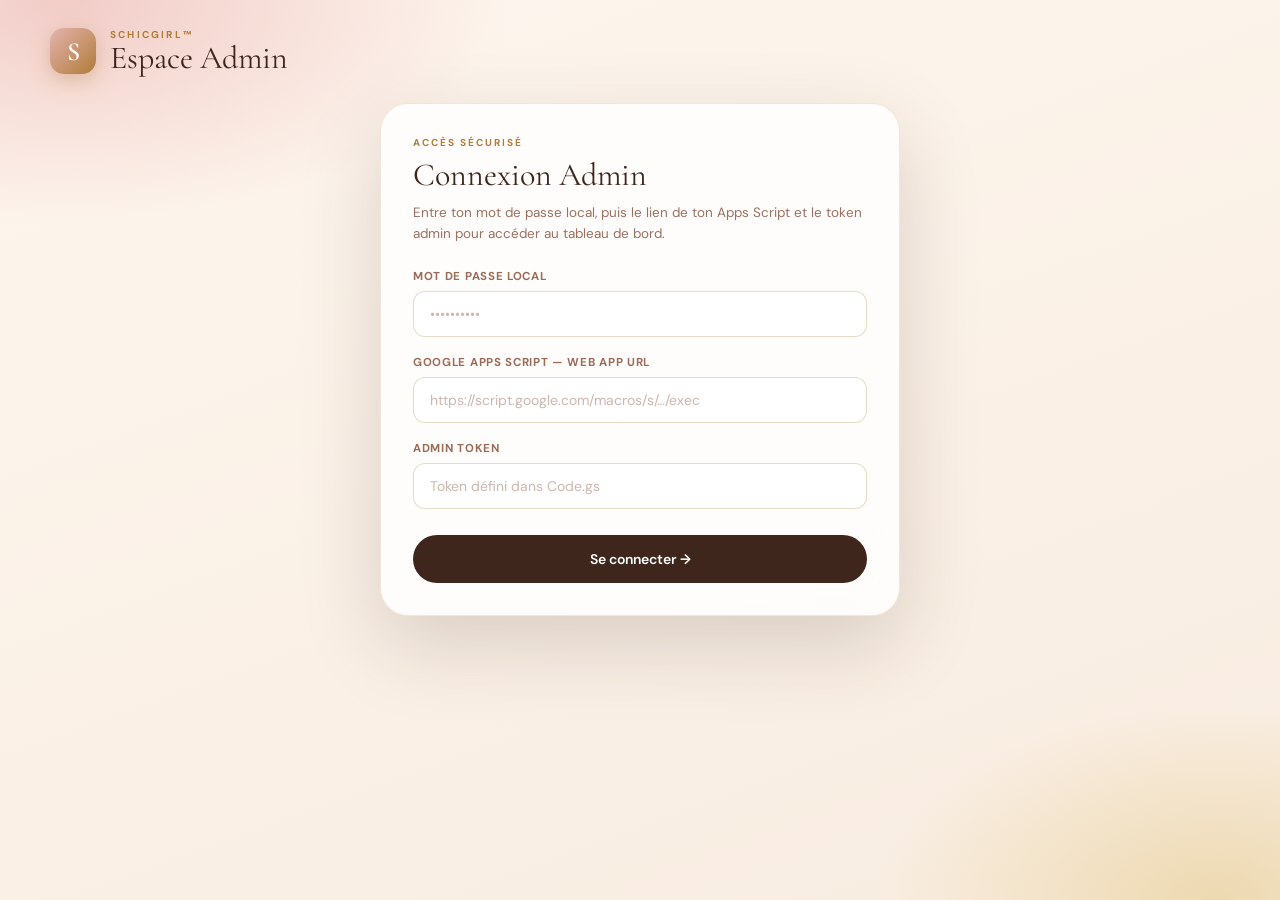
==== admin/index.html @ 84959d2c "Update index.html" ====
<!DOCTYPE html>
<html lang="fr">
<head>
  <meta charset="UTF-8" />
  <meta name="viewport" content="width=device-width, initial-scale=1.0" />
  <title>SchicChat Admin | Schicgirl</title>
  <link rel="preconnect" href="https://fonts.googleapis.com">
   <link rel="icon" href="/favicon.ico">
  <link href="https://fonts.googleapis.com/css2?family=Cormorant+Garamond:ital,wght@0,300;0,400;0,600;1,400&family=DM+Sans:wght@300;400;500;600;700&display=swap" rel="stylesheet">
  <style>
    *, *::before, *::after { box-sizing: border-box; margin: 0; padding: 0; }

    :root {
      --cream:    #fdf6ee;
      --warm:     #f5e9d8;
      --blush:    #f2d5cf;
      --rose:     #e4b4af;
      --brown:    #3e261c;
      --brown-md: #6b3e2e;
      --brown-lt: #9a6b58;
      --gold:     #b07b38;
      --gold-lt:  #d4a55e;
      --gold-pale:#f0e0c4;
      --muted:    #9a7060;
      --white:    #ffffff;
      --danger:   #8a3a33;
      --success:  #3a6b4c;
      --shadow-s: 0 4px 20px rgba(62,38,28,.07);
      --shadow-m: 0 12px 40px rgba(62,38,28,.12);
      --shadow-l: 0 28px 80px rgba(62,38,28,.17);
      --serif: 'Cormorant Garamond', Georgia, serif;
      --sans:  'DM Sans', system-ui, sans-serif;
      --radius: 20px;
      --radius-lg: 28px;
    }

    html, body {
      min-height: 100%;
      font-family: var(--sans);
      color: var(--brown);
      background:
        radial-gradient(ellipse 70% 50% at 5% 0%,   #f2ccc7 0%, transparent 50%),
        radial-gradient(ellipse 55% 45% at 95% 100%, #edd9b0 0%, transparent 48%),
        linear-gradient(160deg, #fdf6ee 0%, #f8ece0 100%);
      background-attachment: fixed;
    }

    /* ── SHELL ─────────────────────────────── */
    .shell {
      width: min(1180px, 94vw);
      margin: 0 auto;
      padding: 28px 0 60px;
    }

    /* ── TOP BRAND ─────────────────────────── */
    .brand {
      display: flex;
      align-items: center;
      gap: 14px;
      margin-bottom: 28px;
    }

    .brand-mark {
      width: 46px; height: 46px;
      border-radius: 14px;
      background: linear-gradient(135deg, var(--rose), var(--gold));
      display: grid; place-items: center;
      font-family: var(--serif);
      font-size: 26px; font-weight: 600;
      color: var(--white);
      box-shadow: 0 6px 20px rgba(176,123,56,.35);
      flex-shrink: 0;
    }

    .brand-text p {
      font-size: 10px;
      font-weight: 700;
      letter-spacing: .22em;
      text-transform: uppercase;
      color: var(--gold);
    }

    .brand-text h1 {
      font-family: var(--serif);
      font-size: clamp(22px, 3vw, 32px);
      font-weight: 400;
      line-height: 1.05;
    }

    /* ── CARD ──────────────────────────────── */
    .card {
      background: rgba(255,255,255,.82);
      backdrop-filter: blur(18px);
      border: 1px solid rgba(176,123,56,.18);
      border-radius: var(--radius-lg);
      box-shadow: var(--shadow-l);
      padding: 32px;
    }

    /* ── HIDDEN ────────────────────────────── */
    .hidden { display: none !important; }

    /* ── LOGIN CARD ────────────────────────── */
    #loginCard {
      max-width: 520px;
      margin: 0 auto;
    }

    #loginCard p.sub {
      font-size: 13.5px;
      color: var(--muted);
      line-height: 1.6;
      margin-bottom: 24px;
    }

    /* ── FORM ELEMENTS ─────────────────────── */
    .form-group { margin-bottom: 18px; }

    label {
      display: block;
      font-size: 11.5px;
      font-weight: 700;
      letter-spacing: .06em;
      text-transform: uppercase;
      color: var(--brown-lt);
      margin-bottom: 7px;
    }

    input[type="text"],
    input[type="password"],
    input[type="email"],
    select {
      width: 100%;
      height: 46px;
      padding: 0 16px;
      border: 1.5px solid rgba(176,123,56,.28);
      border-radius: 12px;
      background: var(--white);
      font-family: var(--sans);
      font-size: 14px;
      color: var(--brown);
      outline: none;
      transition: border-color .18s, box-shadow .18s;
    }

    input:focus {
      border-color: var(--gold);
      box-shadow: 0 0 0 3px rgba(176,123,56,.1);
    }

    input::placeholder { color: rgba(154,112,96,.5); }

    /* ── BUTTONS ───────────────────────────── */
    .btn {
      display: inline-flex;
      align-items: center;
      gap: 7px;
      height: 42px;
      padding: 0 20px;
      border-radius: 999px;
      border: none;
      font-family: var(--sans);
      font-size: 13px;
      font-weight: 600;
      cursor: pointer;
      transition: all .2s;
      white-space: nowrap;
    }

    .btn-primary {
      background: var(--brown);
      color: var(--white);
    }
    .btn-primary:hover { background: var(--brown-md); transform: translateY(-1px); }

    .btn-gold {
      background: linear-gradient(135deg, var(--gold), var(--gold-lt));
      color: var(--white);
    }
    .btn-gold:hover { filter: brightness(1.07); transform: translateY(-1px); }

    .btn-outline {
      background: transparent;
      border: 1.5px solid rgba(176,123,56,.35);
      color: var(--brown-md);
    }
    .btn-outline:hover { background: var(--warm); border-color: var(--gold); }

    .btn-danger {
      background: var(--danger);
      color: var(--white);
    }
    .btn-danger:hover { filter: brightness(1.1); }

    .btn-sm { height: 34px; padding: 0 14px; font-size: 12px; }

    .btn-full { width: 100%; justify-content: center; height: 48px; font-size: 14px; }

    /* ── DASHBOARD ─────────────────────────── */
    .dash-header {
      display: flex;
      justify-content: space-between;
      align-items: flex-start;
      gap: 16px;
      margin-bottom: 28px;
      flex-wrap: wrap;
    }

    .dash-title p {
      font-size: 10.5px;
      font-weight: 700;
      letter-spacing: .2em;
      text-transform: uppercase;
      color: var(--gold);
      margin-bottom: 3px;
    }

    .dash-title h2 {
      font-family: var(--serif);
      font-size: clamp(24px, 3.5vw, 38px);
      font-weight: 400;
    }

    .dash-actions { display: flex; gap: 10px; flex-wrap: wrap; align-items: center; }

    /* ── STATS GRID ────────────────────────── */
    .stats-grid {
      display: grid;
      grid-template-columns: repeat(4, 1fr);
      gap: 14px;
      margin-bottom: 28px;
    }

    .stat-card {
      background: var(--white);
      border: 1px solid rgba(176,123,56,.16);
      border-radius: var(--radius);
      padding: 18px 20px;
      box-shadow: var(--shadow-s);
      transition: transform .2s, box-shadow .2s;
    }

    .stat-card:hover { transform: translateY(-2px); box-shadow: var(--shadow-m); }

    .stat-icon {
      font-size: 22px;
      margin-bottom: 10px;
      display: block;
    }

    .stat-value {
      font-family: var(--serif);
      font-size: 36px;
      font-weight: 600;
      color: var(--gold);
      line-height: 1;
      margin-bottom: 4px;
      display: block;
    }

    .stat-label {
      font-size: 11.5px;
      color: var(--muted);
      font-weight: 500;
    }

    /* ── FILTERS BAR ───────────────────────── */
    .filters-bar {
      display: flex;
      gap: 10px;
      margin-bottom: 18px;
      flex-wrap: wrap;
      align-items: center;
    }

    .search-wrap {
      flex: 1;
      min-width: 200px;
      position: relative;
    }

    .search-wrap input {
      height: 40px;
      padding-left: 38px;
      font-size: 13px;
    }

    .search-icon {
      position: absolute;
      left: 13px;
      top: 50%;
      transform: translateY(-50%);
      color: var(--muted);
      font-size: 14px;
      pointer-events: none;
    }

    .filter-select {
      height: 40px;
      min-width: 160px;
      font-size: 13px;
      padding: 0 12px;
    }

    /* ── TABLE ─────────────────────────────── */
    .table-wrap {
      background: var(--white);
      border: 1px solid rgba(176,123,56,.14);
      border-radius: var(--radius);
      overflow: hidden;
      box-shadow: var(--shadow-s);
    }

    .table-header {
      display: flex;
      justify-content: space-between;
      align-items: center;
      padding: 16px 20px;
      border-bottom: 1px solid rgba(176,123,56,.12);
      background: rgba(253,246,238,.7);
    }

    .table-header h3 {
      font-family: var(--serif);
      font-size: 18px;
      font-weight: 400;
    }

    .table-count {
      font-size: 12px;
      color: var(--muted);
      background: var(--warm);
      border-radius: 999px;
      padding: 3px 10px;
    }

    .tbl {
      width: 100%;
      border-collapse: collapse;
      font-size: 13px;
    }

    .tbl thead tr {
      background: rgba(253,246,238,.5);
    }

    .tbl th {
      padding: 12px 16px;
      text-align: left;
      font-size: 10.5px;
      font-weight: 700;
      letter-spacing: .1em;
      text-transform: uppercase;
      color: var(--muted);
      border-bottom: 1px solid rgba(176,123,56,.1);
      cursor: pointer;
      user-select: none;
      white-space: nowrap;
    }

    .tbl th:hover { color: var(--gold); }
    .tbl th .sort-arrow { opacity:.4; margin-left:4px; font-size:10px; }
    .tbl th.sorted .sort-arrow { opacity:1; color:var(--gold); }

    .tbl td {
      padding: 12px 16px;
      border-bottom: 1px solid rgba(176,123,56,.07);
      color: var(--brown);
      vertical-align: top;
    }

    .tbl tr:last-child td { border-bottom: none; }

    .tbl tbody tr {
      transition: background .15s;
    }

    .tbl tbody tr:hover { background: rgba(253,246,238,.6); }

    /* Badges */
    .badge {
      display: inline-block;
      padding: 3px 9px;
      border-radius: 999px;
      font-size: 11px;
      font-weight: 600;
      white-space: nowrap;
    }

    .badge-gold   { background: rgba(176,123,56,.12); color: var(--gold); border: 1px solid rgba(176,123,56,.25); }
    .badge-rose   { background: rgba(228,180,175,.18); color: #8a4a40; border: 1px solid rgba(228,180,175,.4); }
    .badge-green  { background: rgba(58,107,76,.1);   color: var(--success); border: 1px solid rgba(58,107,76,.2); }
    .badge-brown  { background: rgba(62,38,28,.08);   color: var(--brown-md); border: 1px solid rgba(62,38,28,.15); }

    /* Score pill */
    .score-pill {
      display: inline-flex;
      align-items: center;
      justify-content: center;
      width: 32px; height: 32px;
      border-radius: 50%;
      font-family: var(--serif);
      font-size: 15px;
      font-weight: 600;
    }

    .score-high   { background: rgba(58,107,76,.12);  color: var(--success); }
    .score-mid    { background: rgba(176,123,56,.12);  color: var(--gold); }
    .score-low    { background: rgba(138,58,51,.1);    color: var(--danger); }

    /* Empty state */
    .empty-state {
      text-align: center;
      padding: 48px 24px;
      color: var(--muted);
    }

    .empty-state .empty-icon { font-size: 40px; margin-bottom: 12px; }
    .empty-state p { font-size: 14px; line-height: 1.6; }

    /* ── DETAIL DRAWER ─────────────────────── */
    .drawer-overlay {
      position: fixed;
      inset: 0;
      background: rgba(62,38,28,.35);
      backdrop-filter: blur(4px);
      z-index: 100;
      display: none;
      align-items: flex-end;
      justify-content: flex-end;
    }

    .drawer-overlay.open { display: flex; animation: fadeOverlay .22s; }

    @keyframes fadeOverlay { from { opacity:0; } to { opacity:1; } }

    .drawer {
      width: min(540px, 100vw);
      height: 100vh;
      background: rgba(255,255,255,.97);
      backdrop-filter: blur(24px);
      overflow-y: auto;
      animation: slideIn .26s cubic-bezier(.4,0,.2,1);
      box-shadow: -20px 0 60px rgba(62,38,28,.2);
    }

    @keyframes slideIn { from { transform: translateX(100%); } to { transform: none; } }

    .drawer-head {
      position: sticky;
      top: 0;
      background: rgba(255,255,255,.96);
      backdrop-filter: blur(12px);
      border-bottom: 1px solid rgba(176,123,56,.15);
      padding: 18px 24px;
      display: flex;
      justify-content: space-between;
      align-items: center;
      z-index: 2;
    }

    .drawer-head h3 {
      font-family: var(--serif);
      font-size: 22px;
      font-weight: 400;
    }

    .drawer-body { padding: 24px; }

    .detail-section { margin-bottom: 24px; }

    .detail-section h4 {
      font-size: 9.5px;
      font-weight: 700;
      letter-spacing: .2em;
      text-transform: uppercase;
      color: var(--gold);
      margin-bottom: 12px;
    }

    .detail-grid {
      display: grid;
      grid-template-columns: 1fr 1fr;
      gap: 10px;
    }

    .detail-item {
      background: rgba(253,246,238,.7);
      border: 1px solid rgba(176,123,56,.14);
      border-radius: 12px;
      padding: 11px 14px;
    }

    .detail-item .d-label {
      font-size: 10px;
      color: var(--muted);
      font-weight: 600;
      margin-bottom: 3px;
      text-transform: uppercase;
      letter-spacing: .08em;
    }

    .detail-item .d-val {
      font-size: 13.5px;
      color: var(--brown);
      font-weight: 500;
    }

    .detail-divider { height: 1px; background: rgba(176,123,56,.12); margin: 20px 0; }

    /* ── TOAST ─────────────────────────────── */
    .toast {
      position: fixed;
      bottom: 28px;
      left: 50%;
      transform: translateX(-50%) translateY(80px);
      background: var(--brown);
      color: var(--white);
      padding: 12px 22px;
      border-radius: 999px;
      font-size: 13.5px;
      font-weight: 500;
      box-shadow: var(--shadow-m);
      z-index: 999;
      transition: transform .3s cubic-bezier(.34,1.2,.64,1);
      white-space: nowrap;
    }

    .toast.show { transform: translateX(-50%) translateY(0); }
    .toast.success { background: var(--success); }
    .toast.error   { background: var(--danger); }

    /* ── LOADING SKELETON ──────────────────── */
    .skeleton {
      background: linear-gradient(90deg, #f0e6dc 25%, #f8f0e8 50%, #f0e6dc 75%);
      background-size: 200% 100%;
      animation: shimmer 1.4s infinite;
      border-radius: 8px;
      height: 14px;
    }

    @keyframes shimmer {
      0%   { background-position: 200% 0; }
      100% { background-position: -200% 0; }
    }

    /* ── PAGINATION ────────────────────────── */
    .pagination {
      display: flex;
      align-items: center;
      justify-content: space-between;
      padding: 14px 20px;
      border-top: 1px solid rgba(176,123,56,.1);
      background: rgba(253,246,238,.5);
      font-size: 13px;
      color: var(--muted);
      flex-wrap: wrap;
      gap: 10px;
    }

    .page-btns { display: flex; gap: 6px; }

    .page-btn {
      width: 32px; height: 32px;
      border-radius: 8px;
      border: 1px solid rgba(176,123,56,.22);
      background: var(--white);
      color: var(--brown-md);
      font-size: 12px;
      cursor: pointer;
      transition: all .15s;
      display: grid; place-items: center;
    }

    .page-btn:hover   { background: var(--warm); border-color: var(--gold); }
    .page-btn.active  { background: var(--brown); color: var(--white); border-color: var(--brown); }
    .page-btn:disabled{ opacity:.38; cursor: not-allowed; }

    /* ── TABS (profil breakdown) ───────────── */
    .tabs {
      display: flex;
      gap: 4px;
      margin-bottom: 20px;
      background: rgba(176,123,56,.08);
      border-radius: 12px;
      padding: 4px;
    }

    .tab {
      flex: 1;
      height: 36px;
      border-radius: 9px;
      border: none;
      background: transparent;
      font-family: var(--sans);
      font-size: 12.5px;
      font-weight: 600;
      color: var(--muted);
      cursor: pointer;
      transition: all .18s;
    }

    .tab.active {
      background: var(--white);
      color: var(--brown);
      box-shadow: var(--shadow-s);
    }

    /* ── ANALYTICS SECTION ─────────────────── */
    .analytics-grid {
      display: grid;
      grid-template-columns: 1fr 1fr;
      gap: 16px;
      margin-bottom: 28px;
    }

    .chart-card {
      background: var(--white);
      border: 1px solid rgba(176,123,56,.14);
      border-radius: var(--radius);
      padding: 20px;
      box-shadow: var(--shadow-s);
    }

    .chart-card h4 {
      font-family: var(--serif);
      font-size: 17px;
      font-weight: 400;
      margin-bottom: 16px;
      color: var(--brown);
    }

    .bar-chart { display: flex; flex-direction: column; gap: 10px; }

    .bar-row { display: flex; align-items: center; gap: 10px; font-size: 12px; }
    .bar-row .bar-label { width: 130px; flex-shrink: 0; color: var(--muted); white-space: nowrap; overflow: hidden; text-overflow: ellipsis; }
    .bar-row .bar-track { flex: 1; height: 8px; background: var(--warm); border-radius: 999px; overflow: hidden; }
    .bar-row .bar-fill  { height: 100%; background: linear-gradient(90deg, var(--rose), var(--gold)); border-radius: 999px; transition: width .6s cubic-bezier(.4,0,.2,1); }
    .bar-row .bar-count { width: 28px; text-align: right; color: var(--brown-md); font-weight: 600; }

    .donut-wrap { display: flex; align-items: center; gap: 20px; }
    .donut-legend { display: flex; flex-direction: column; gap: 8px; flex: 1; }
    .legend-item { display: flex; align-items: center; gap: 8px; font-size: 12px; color: var(--muted); }
    .legend-dot { width: 10px; height: 10px; border-radius: 50%; flex-shrink: 0; }

    /* ── DIVIDER ───────────────────────────── */
    .section-divider {
      height: 1px;
      background: rgba(176,123,56,.12);
      margin: 28px 0;
    }

    /* ── RESPONSIVE ────────────────────────── */
    @media (max-width: 900px) {
      .stats-grid { grid-template-columns: repeat(2,1fr); }
      .analytics-grid { grid-template-columns: 1fr; }
    }

    @media (max-width: 640px) {
      .shell { padding: 16px 0 40px; }
      .card { padding: 20px; }
      .stats-grid { grid-template-columns: 1fr 1fr; }
      .dash-header { gap: 12px; }
      .tbl th, .tbl td { padding: 10px 12px; }
      .drawer { width: 100vw; }
      .detail-grid { grid-template-columns: 1fr; }
    }
  </style>
</head>
<body>

<div class="shell">

  <!-- ── MARQUE ──────────────────────────── -->
  <div class="brand">
    <div class="brand-mark">S</div>
    <div class="brand-text">
      <p>Schicgirl™</p>
      <h1>Espace Admin</h1>
    </div>
  </div>

  <!-- ══════════════════════════════════════
       CONNEXION
  ══════════════════════════════════════ -->
  <section id="loginCard" class="card">
    <p style="font-size:10px;font-weight:700;letter-spacing:.2em;text-transform:uppercase;color:var(--gold);margin-bottom:6px;">Accès sécurisé</p>
    <h2 style="font-family:var(--serif);font-size:clamp(22px,3vw,32px);font-weight:400;margin-bottom:8px;">Connexion Admin</h2>
    <p class="sub">Entre ton mot de passe local, puis le lien de ton Apps Script et le token admin pour accéder au tableau de bord.</p>

    <div class="form-group">
      <label>Mot de passe local</label>
      <input id="localPassword" type="password" placeholder="••••••••••" autocomplete="current-password" />
    </div>

    <div class="form-group">
      <label>Google Apps Script — Web App URL</label>
      <input id="webAppUrl" type="text" placeholder="https://script.google.com/macros/s/…/exec" />
    </div>

    <div class="form-group">
      <label>Admin Token</label>
      <input id="adminToken" type="password" placeholder="Token défini dans Code.gs" />
    </div>

    <button class="btn btn-primary btn-full" id="loginBtn" style="margin-top:8px;">
      Se connecter →
    </button>

    <p id="loginError" style="display:none;color:var(--danger);font-size:13px;margin-top:12px;text-align:center;"></p>
  </section>

  <!-- ══════════════════════════════════════
       DASHBOARD
  ══════════════════════════════════════ -->
  <section id="dashboard" class="hidden">

    <!-- En-tête -->
    <div class="dash-header">
      <div class="dash-title">
        <p>Schicgirl™ Dashboard</p>
        <h2>Leads & Diagnostics</h2>
      </div>
      <div class="dash-actions">
        <button class="btn btn-outline" id="refreshBtn">⟳ Rafraîchir</button>
        <button class="btn btn-gold" id="exportBtn">↓ Exporter CSV</button>
        <button class="btn btn-outline btn-sm" id="logoutBtn" style="border-color:rgba(138,58,51,.3);color:var(--danger);">Déconnexion</button>
      </div>
    </div>

    <!-- ── Stats ── -->
    <div class="stats-grid">
      <div class="stat-card">
        <span class="stat-icon">💛</span>
        <span class="stat-value" id="statTotal">0</span>
        <span class="stat-label">Total diagnostics reçus</span>
      </div>
      <div class="stat-card">
        <span class="stat-icon">📊</span>
        <span class="stat-value" id="statAvgScore">—</span>
        <span class="stat-label">Score moyen capillaire</span>
      </div>
      <div class="stat-card">
        <span class="stat-icon">🌍</span>
        <span class="stat-value" id="statCountries">0</span>
        <span class="stat-label">Pays représentés</span>
      </div>
      <div class="stat-card">
        <span class="stat-icon">🔥</span>
        <span class="stat-value" id="statTopProfile">—</span>
        <span class="stat-label">Profil le plus fréquent</span>
      </div>
    </div>

    <!-- ── Analytics ── -->
    <div class="analytics-grid">
      <div class="chart-card">
        <h4>Profils capillaires</h4>
        <div class="bar-chart" id="profileChart"></div>
      </div>
      <div class="chart-card">
        <h4>Scores de santé</h4>
        <div class="bar-chart" id="scoreChart"></div>
      </div>
    </div>

    <div class="section-divider"></div>

    <!-- ── Filtres ── -->
    <div class="filters-bar">
      <div class="search-wrap">
        <span class="search-icon">🔍</span>
        <input id="searchInput" type="text" placeholder="Rechercher par nom, pays, profil…" />
      </div>
      <select id="filterProfile" class="filter-select">
        <option value="">Tous les profils</option>
      </select>
      <select id="filterScore" class="filter-select">
        <option value="">Tous les scores</option>
        <option value="high">Score ≥ 7 (bon)</option>
        <option value="mid">Score 4–6 (moyen)</option>
        <option value="low">Score ≤ 3 (critique)</option>
      </select>
    </div>

    <!-- ── Table ── -->
    <div class="table-wrap">
      <div class="table-header">
        <h3>Tous les leads</h3>
        <span class="table-count" id="tableCount">0 résultat</span>
      </div>

      <div id="tableLoading" style="padding:32px;text-align:center;color:var(--muted);display:none;">
        <div class="skeleton" style="margin:0 auto 8px;max-width:300px"></div>
        <div class="skeleton" style="margin:0 auto 8px;max-width:240px;opacity:.6"></div>
        <div class="skeleton" style="margin:0 auto;max-width:180px;opacity:.4"></div>
      </div>

      <div id="emptyState" class="empty-state hidden">
        <div class="empty-icon">🌿</div>
        <p>Aucun lead ne correspond à ta recherche.<br>Essaie de modifier les filtres.</p>
      </div>

      <div style="overflow-x:auto;">
        <table class="tbl">
          <thead>
            <tr>
              <th data-col="date">Date <span class="sort-arrow">↕</span></th>
              <th data-col="name">Nom <span class="sort-arrow">↕</span></th>
              <th data-col="contact">Contact</th>
              <th data-col="country">Pays <span class="sort-arrow">↕</span></th>
              <th data-col="profile">Profil</th>
              <th data-col="score">Score <span class="sort-arrow">↕</span></th>
              <th>Détails</th>
            </tr>
          </thead>
          <tbody id="leadRows"></tbody>
        </table>
      </div>

      <div class="pagination" id="paginationBar">
        <span id="paginationInfo" style="font-size:12px;color:var(--muted);"></span>
        <div class="page-btns" id="pageBtns"></div>
      </div>
    </div>

  </section>
</div>

<!-- ══════════════════════════════════════
     DRAWER — Détail lead
══════════════════════════════════════ -->
<div class="drawer-overlay" id="drawerOverlay">
  <aside class="drawer" id="drawer">
    <div class="drawer-head">
      <h3 id="drawerTitle">Détail du lead</h3>
      <button class="btn btn-outline btn-sm" id="drawerClose">✕ Fermer</button>
    </div>
    <div class="drawer-body" id="drawerBody"></div>
  </aside>
</div>

<!-- Toast -->
<div class="toast" id="toast"></div>

<script>
/* ═══════════════════════════════════════════════
   CONFIG
═══════════════════════════════════════════════ */
const LOCAL_PASSWORD = "Nanabinta@6";

const PROFILE_LABELS = {
  "Sécheresse chronique":  { label:"Sécheresse chronique", badge:"badge-rose" },
  "Longueur bloquée":      { label:"Longueur bloquée", badge:"badge-gold" },
  "Casse active":          { label:"Casse active", badge:"badge-rose" },
  "Tempes":                { label:"Tempes & follicules", badge:"badge-brown" },
  "Cuir chevelu":          { label:"Cuir chevelu", badge:"badge-green" },
  "Routine à construire":  { label:"Routine à construire", badge:"badge-brown" },
  "Surcharge":             { label:"Surcharge d'infos", badge:"badge-gold" }
};

/* ═══════════════════════════════════════════════
   ÉTAT
═══════════════════════════════════════════════ */
let allLeads = [];
let filteredLeads = [];
let sortCol = "date";
let sortDir = -1; // -1 = desc
let currentPage = 1;
const PAGE_SIZE = 15;

/* ═══════════════════════════════════════════════
   DOM REFS
═══════════════════════════════════════════════ */
const $ = id => document.getElementById(id);
const loginCard    = $("loginCard");
const dashboard    = $("dashboard");
const loginBtn     = $("loginBtn");
const logoutBtn    = $("logoutBtn");
const refreshBtn   = $("refreshBtn");
const exportBtn    = $("exportBtn");
const localPwdEl   = $("localPassword");
const webAppUrlEl  = $("webAppUrl");
const adminTokenEl = $("adminToken");
const searchInput  = $("searchInput");
const filterProfile= $("filterProfile");
const filterScore  = $("filterScore");
const leadRows     = $("leadRows");
const tableCount   = $("tableCount");
const drawerOverlay= $("drawerOverlay");
const drawerClose  = $("drawerClose");
const drawerBody   = $("drawerBody");
const drawerTitle  = $("drawerTitle");
const paginationInfo=$("paginationInfo");
const pageBtns     = $("pageBtns");
const tableLoading = $("tableLoading");
const emptyState   = $("emptyState");
const loginError   = $("loginError");

/* ═══════════════════════════════════════════════
   TOAST
═══════════════════════════════════════════════ */
function showToast(msg, type=""){
  const t=$("toast");
  t.textContent=msg;
  t.className="toast"+(type?" "+type:"");
  t.classList.add("show");
  setTimeout(()=>t.classList.remove("show"),3200);
}

/* ═══════════════════════════════════════════════
   AUTH
═══════════════════════════════════════════════ */
function saveSettings(){
  localStorage.setItem("schic_admin_url",   webAppUrlEl.value.trim());
  localStorage.setItem("schic_admin_token", adminTokenEl.value.trim());
  localStorage.setItem("schic_admin_logged","true");
}

function loadSettings(){
  webAppUrlEl.value   = localStorage.getItem("schic_admin_url")   || "";
  adminTokenEl.value  = localStorage.getItem("schic_admin_token") || "";
  if(localStorage.getItem("schic_admin_logged")==="true") showDashboard();
}

function showDashboard(){
  loginCard.classList.add("hidden");
  dashboard.classList.remove("hidden");
  fetchLeads();
}

function showLogin(msg=""){
  dashboard.classList.add("hidden");
  loginCard.classList.remove("hidden");
  if(msg){ loginError.style.display="block"; loginError.textContent=msg; }
}

loginBtn.onclick = ()=>{
  loginError.style.display="none";
  if(localPwdEl.value !== LOCAL_PASSWORD){
    loginError.style.display="block";
    loginError.textContent="Mot de passe local incorrect.";
    localPwdEl.focus(); return;
  }
  if(!webAppUrlEl.value.trim()||!adminTokenEl.value.trim()){
    loginError.style.display="block";
    loginError.textContent="Ajoute le Web App URL et le token admin.";
    return;
  }
  saveSettings();
  showDashboard();
};

logoutBtn.onclick = ()=>{
  localStorage.removeItem("schic_admin_logged");
  showLogin();
};

/* Enter key on login form */
[localPwdEl, webAppUrlEl, adminTokenEl].forEach(el=>{
  el.addEventListener("keydown", e=>{ if(e.key==="Enter") loginBtn.click(); });
});

/* ═══════════════════════════════════════════════
   FETCH LEADS
═══════════════════════════════════════════════ */
async function fetchLeads(){
  const url   = localStorage.getItem("schic_admin_url");
  const token = localStorage.getItem("schic_admin_token");
  if(!url||!token) return;

  tableLoading.style.display="block";
  leadRows.innerHTML="";
  emptyState.classList.add("hidden");

  try{
    const res  = await fetch(`${url}?action=listLeads&adminToken=${encodeURIComponent(token)}`);
    const data = await res.json();
    tableLoading.style.display="none";
    if(!data.ok){ showToast(data.error||"Erreur de chargement.","error"); return; }
    allLeads = data.leads||[];
    buildFilterOptions();
    applyFiltersAndRender();
    renderStats();
    renderCharts();
    showToast(`${allLeads.length} lead${allLeads.length>1?"s":""} chargé${allLeads.length>1?"s":""}.`,"success");
  } catch(err){
    tableLoading.style.display="none";
    showToast("Impossible de charger les leads. Vérifie le déploiement Apps Script.","error");
    console.error(err);
  }
}

refreshBtn.onclick = fetchLeads;

/* ═══════════════════════════════════════════════
   FILTRES
═══════════════════════════════════════════════ */
function buildFilterOptions(){
  const profiles = [...new Set(allLeads.map(l=>l.profile||"").filter(Boolean))].sort();
  filterProfile.innerHTML = `<option value="">Tous les profils</option>`;
  profiles.forEach(p=>{
    const o=document.createElement("option");
    o.value=p; o.textContent=p.length>30?p.slice(0,30)+"…":p;
    filterProfile.appendChild(o);
  });
}

searchInput.addEventListener("input",  ()=>{ currentPage=1; applyFiltersAndRender(); });
filterProfile.addEventListener("change",()=>{ currentPage=1; applyFiltersAndRender(); });
filterScore.addEventListener("change",  ()=>{ currentPage=1; applyFiltersAndRender(); });

function applyFiltersAndRender(){
  const q     = searchInput.value.toLowerCase().trim();
  const prof  = filterProfile.value;
  const scoreF= filterScore.value;

  filteredLeads = allLeads.filter(l=>{
    if(q && !["name","contact","country","profile","priority"].some(k=> String(l[k]||"").toLowerCase().includes(q))) return false;
    if(prof && !(l.profile||"").includes(prof.split(" ")[0])) return false;
    if(scoreF){
      const s=Number(l.score||0);
      if(scoreF==="high" && s<7)  return false;
      if(scoreF==="mid"  && (s<4||s>6)) return false;
      if(scoreF==="low"  && s>3)  return false;
    }
    return true;
  });

  sortLeads();
  renderTable();
  renderPagination();
}

/* ═══════════════════════════════════════════════
   TRI
═══════════════════════════════════════════════ */
document.querySelectorAll(".tbl th[data-col]").forEach(th=>{
  th.onclick=()=>{
    const col=th.dataset.col;
    if(sortCol===col) sortDir*=-1;
    else{ sortCol=col; sortDir=-1; }
    document.querySelectorAll(".tbl th").forEach(t=>t.classList.remove("sorted"));
    th.classList.add("sorted");
    th.querySelector(".sort-arrow").textContent = sortDir===-1?"↓":"↑";
    applyFiltersAndRender();
  };
});

function sortLeads(){
  filteredLeads.sort((a,b)=>{
    let va=a[sortCol]||"", vb=b[sortCol]||"";
    if(sortCol==="score"){ va=Number(va)||0; vb=Number(vb)||0; return sortDir*(va-vb); }
    return sortDir*(String(va).localeCompare(String(vb)));
  });
}

/* ═══════════════════════════════════════════════
   TABLE RENDER
═══════════════════════════════════════════════ */
function renderTable(){
  const start=(currentPage-1)*PAGE_SIZE;
  const page=filteredLeads.slice(start, start+PAGE_SIZE);

  tableCount.textContent=`${filteredLeads.length} résultat${filteredLeads.length>1?"s":""}`;
  leadRows.innerHTML="";

  if(!filteredLeads.length){
    emptyState.classList.remove("hidden");
    $("paginationBar").style.display="none";
    return;
  }

  emptyState.classList.add("hidden");
  $("paginationBar").style.display="flex";

  page.forEach((lead,i)=>{
    const tr=document.createElement("tr");
    const date=lead.date?new Date(lead.date).toLocaleDateString("fr-FR",{day:"2-digit",month:"short",year:"numeric"}):"—";
    const score=Number(lead.score||0);
    const scoreClass = score>=7?"score-high":score>=4?"score-mid":"score-low";
    const prof=lead.profile||"";
    const profKey=Object.keys(PROFILE_LABELS).find(k=>prof.includes(k));
    const profMeta=profKey?PROFILE_LABELS[profKey]:{label:prof.slice(0,28)||(prof||"—"),badge:"badge-brown"};

    tr.innerHTML=`
      <td style="font-size:12px;color:var(--muted);white-space:nowrap">${date}</td>
      <td><strong>${esc(lead.name||"—")}</strong></td>
      <td style="font-size:12px;color:var(--muted)">${esc(lead.contact||"—")}</td>
      <td>${esc(lead.country||"—")}</td>
      <td><span class="badge ${profMeta.badge}">${esc(profMeta.label)}</span></td>
      <td><span class="score-pill ${scoreClass}">${score||"—"}</span></td>
      <td><button class="btn btn-outline btn-sm view-btn" data-idx="${start+i}">Voir →</button></td>`;
    leadRows.appendChild(tr);
  });

  leadRows.querySelectorAll(".view-btn").forEach(btn=>{
    btn.onclick=()=>openDrawer(filteredLeads[Number(btn.dataset.idx)]);
  });
}

/* ═══════════════════════════════════════════════
   PAGINATION
═══════════════════════════════════════════════ */
function renderPagination(){
  const total=filteredLeads.length;
  const pages=Math.ceil(total/PAGE_SIZE);
  const start=(currentPage-1)*PAGE_SIZE+1;
  const end=Math.min(currentPage*PAGE_SIZE, total);

  paginationInfo.textContent=total?`${start}–${end} sur ${total}`:"";
  pageBtns.innerHTML="";

  if(pages<=1) return;

  const addBtn=(label, page, disabled=false)=>{
    const b=document.createElement("button");
    b.className="page-btn"+(page===currentPage?" active":"");
    b.textContent=label; b.disabled=disabled;
    b.onclick=()=>{ currentPage=page; renderTable(); renderPagination(); };
    pageBtns.appendChild(b);
  };

  addBtn("‹", currentPage-1, currentPage===1);
  const range=[];
  for(let p=1;p<=pages;p++){
    if(p===1||p===pages||Math.abs(p-currentPage)<=1) range.push(p);
    else if(range[range.length-1]!=="…") range.push("…");
  }
  range.forEach(p=>{
    if(p==="…"){ const s=document.createElement("span"); s.textContent="…"; s.style.cssText="display:grid;place-items:center;width:32px;color:var(--muted)"; pageBtns.appendChild(s); }
    else addBtn(p,p);
  });
  addBtn("›", currentPage+1, currentPage===pages);
}

/* ═══════════════════════════════════════════════
   STATS
═══════════════════════════════════════════════ */
function renderStats(){
  $("statTotal").textContent = allLeads.length;

  const scores=allLeads.map(l=>Number(l.score||0)).filter(s=>s>0);
  const avg=scores.length?Math.round((scores.reduce((a,b)=>a+b,0)/scores.length)*10)/10:0;
  $("statAvgScore").textContent=avg||"—";

  const countries=[...new Set(allLeads.map(l=>l.country).filter(Boolean))];
  $("statCountries").textContent=countries.length;

  const profileFreq={};
  allLeads.forEach(l=>{ if(l.profile){ const k=l.profile.split("—")[0].trim().split(" ").slice(0,2).join(" "); profileFreq[k]=(profileFreq[k]||0)+1; }});
  const top=Object.entries(profileFreq).sort((a,b)=>b[1]-a[1])[0];
  $("statTopProfile").textContent=top?top[0]:"—";
}

/* ═══════════════════════════════════════════════
   CHARTS
═══════════════════════════════════════════════ */
function renderCharts(){
  /* Profils */
  const profileFreq={};
  allLeads.forEach(l=>{
    if(!l.profile) return;
    const k=Object.keys(PROFILE_LABELS).find(p=>l.profile.includes(p))||l.profile.split("—")[0].trim().split(" ").slice(0,3).join(" ");
    profileFreq[k]=(profileFreq[k]||0)+1;
  });
  const profEntries=Object.entries(profileFreq).sort((a,b)=>b[1]-a[1]).slice(0,6);
  const maxProf=profEntries[0]?.[1]||1;
  const profileChart=$("profileChart");
  profileChart.innerHTML="";
  profEntries.forEach(([k,v])=>{
    const pct=Math.round((v/maxProf)*100);
    profileChart.innerHTML+=`<div class="bar-row">
      <span class="bar-label" title="${esc(k)}">${esc(k.length>22?k.slice(0,22)+"…":k)}</span>
      <div class="bar-track"><div class="bar-fill" style="width:${pct}%"></div></div>
      <span class="bar-count">${v}</span>
    </div>`;
  });
  if(!profEntries.length) profileChart.innerHTML=`<p style="color:var(--muted);font-size:13px;">Pas encore de données.</p>`;

  /* Scores */
  const scoreBuckets={"1–3":0,"4–5":0,"6–7":0,"8–10":0};
  allLeads.forEach(l=>{
    const s=Number(l.score||0);
    if(s<=3) scoreBuckets["1–3"]++;
    else if(s<=5) scoreBuckets["4–5"]++;
    else if(s<=7) scoreBuckets["6–7"]++;
    else scoreBuckets["8–10"]++;
  });
  const scoreEntries=Object.entries(scoreBuckets);
  const maxScore=Math.max(...scoreEntries.map(([,v])=>v),1);
  const scoreChart=$("scoreChart");
  scoreChart.innerHTML="";
  scoreEntries.forEach(([k,v])=>{
    const pct=Math.round((v/maxScore)*100);
    scoreChart.innerHTML+=`<div class="bar-row">
      <span class="bar-label">Score ${esc(k)}</span>
      <div class="bar-track"><div class="bar-fill" style="width:${pct}%"></div></div>
      <span class="bar-count">${v}</span>
    </div>`;
  });
}

/* ═══════════════════════════════════════════════
   DRAWER DÉTAIL
═══════════════════════════════════════════════ */
function openDrawer(lead){
  drawerTitle.textContent = lead.name ? `Diagnostic de ${esc(lead.name)}` : "Détail du lead";
  const date=lead.date?new Date(lead.date).toLocaleDateString("fr-FR",{day:"2-digit",month:"long",year:"numeric",hour:"2-digit",minute:"2-digit"}):"—";
  const score=Number(lead.score||0);
  const scoreClass=score>=7?"score-high":score>=4?"score-mid":"score-low";

  const fields=[
    {label:"Date",      val:date},
    {label:"Prénom",    val:lead.name||"—"},
    {label:"Contact",   val:lead.contact||"Non renseigné"},
    {label:"Pays",      val:lead.country||"—"},
    {label:"Climat",    val:lead.climate||"—"},
    {label:"Score",     val:`<span class="score-pill ${scoreClass}" style="font-size:18px;width:40px;height:40px;">${score||"—"}</span>`},
    {label:"Profil",    val:lead.profile||"—"},
    {label:"Priorité",  val:lead.priority||"—"},
  ];

  const capFields=[
    {label:"Texture",       val:lead.texture||"—"},
    {label:"Épaisseur",     val:lead.thickness||"—"},
    {label:"Densité",       val:lead.density||"—"},
    {label:"Porosité",      val:lead.porosity||"—"},
    {label:"Élasticité",    val:lead.elasticity||"—"},
    {label:"Longueur",      val:lead.hairLength||"—"},
    {label:"Cuir chevelu",  val:lead.scalp||"—"},
    {label:"Casse",         val:lead.breakage||"—"},
    {label:"Pointes",       val:lead.splitEnds||"—"},
    {label:"Antécédents",   val:lead.heatDamage||"—"},
    {label:"Démêlage",      val:lead.detangling||"—"},
    {label:"Coiffure",      val:lead.styles||"—"},
    {label:"Accessories",   val:lead.accessories||"—"},
    {label:"Chaleur",       val:lead.heat||"—"},
    {label:"Protec. therm.",val:lead.heatProtectant||"—"},
    {label:"Protéine bal.", val:lead.proteinBalance||"—"},
  ];

  const lifeFields=[
    {label:"Eau / jour",    val:lead.water||"—"},
    {label:"Protéines alim.",val:lead.foodProtein||"—"},
    {label:"Hormonal",      val:lead.hormonal||"—"},
    {label:"Stress / Sommeil",val:lead.stressSleep||"—"},
    {label:"Compléments",   val:lead.supplements||"—"},
    {label:"Budget",        val:lead.budget||"—"},
    {label:"Temps dispo",   val:lead.timeAvailable||"—"},
    {label:"Objectif",      val:lead.goal||"—"},
  ];

  const makeGrid = arr => arr.map(f=>`
    <div class="detail-item">
      <div class="d-label">${f.label}</div>
      <div class="d-val">${f.val}</div>
    </div>`).join("");

  drawerBody.innerHTML=`
    <div class="detail-section">
      <h4>Informations générales</h4>
      <div class="detail-grid">${makeGrid(fields)}</div>
    </div>
    <div class="detail-divider"></div>
    <div class="detail-section">
      <h4>Profil capillaire</h4>
      <div class="detail-grid">${makeGrid(capFields)}</div>
    </div>
    <div class="detail-divider"></div>
    <div class="detail-section">
      <h4>Mode de vie</h4>
      <div class="detail-grid">${makeGrid(lifeFields)}</div>
    </div>
    ${lead.priority?`
    <div class="detail-divider"></div>
    <div class="detail-section">
      <h4>Priorité de coaching</h4>
      <p style="font-size:13.5px;line-height:1.65;color:var(--brown)">${esc(lead.priority)}</p>
    </div>`:""}`;

  drawerOverlay.classList.add("open");
  document.body.style.overflow="hidden";
}

drawerClose.onclick = closeDrawer;
drawerOverlay.addEventListener("click", e=>{ if(e.target===drawerOverlay) closeDrawer(); });
document.addEventListener("keydown", e=>{ if(e.key==="Escape") closeDrawer(); });

function closeDrawer(){
  drawerOverlay.classList.remove("open");
  document.body.style.overflow="";
}

/* ═══════════════════════════════════════════════
   EXPORT CSV
═══════════════════════════════════════════════ */
exportBtn.onclick = ()=>{
  const data = filteredLeads.length ? filteredLeads : allLeads;
  if(!data.length){ showToast("Aucun lead à exporter.","error"); return; }
  const headers=Object.keys(data[0]);
  const csv=[headers.join(","),...data.map(l=>headers.map(h=>`"${String(l[h]||"").replaceAll('"','""')}"`).join(","))].join("\n");
  const blob=new Blob([csv],{type:"text/csv;charset=utf-8"});
  const url=URL.createObjectURL(blob);
  const a=document.createElement("a");
  a.href=url; a.download=`schicchat-leads-${new Date().toISOString().slice(0,10)}.csv`;
  a.click(); URL.revokeObjectURL(url);
  showToast(`${data.length} leads exportés avec succès.`,"success");
};

/* ═══════════════════════════════════════════════
   UTILS
═══════════════════════════════════════════════ */
function esc(v){
  return String(v)
    .replaceAll("&","&amp;")
    .replaceAll("<","&lt;")
    .replaceAll(">","&gt;")
    .replaceAll('"',"&quot;")
    .replaceAll("'","&#039;");
}

/* ═══════════════════════════════════════════════
   INIT
═══════════════════════════════════════════════ */
loadSettings();
</script>
</body>
</html>
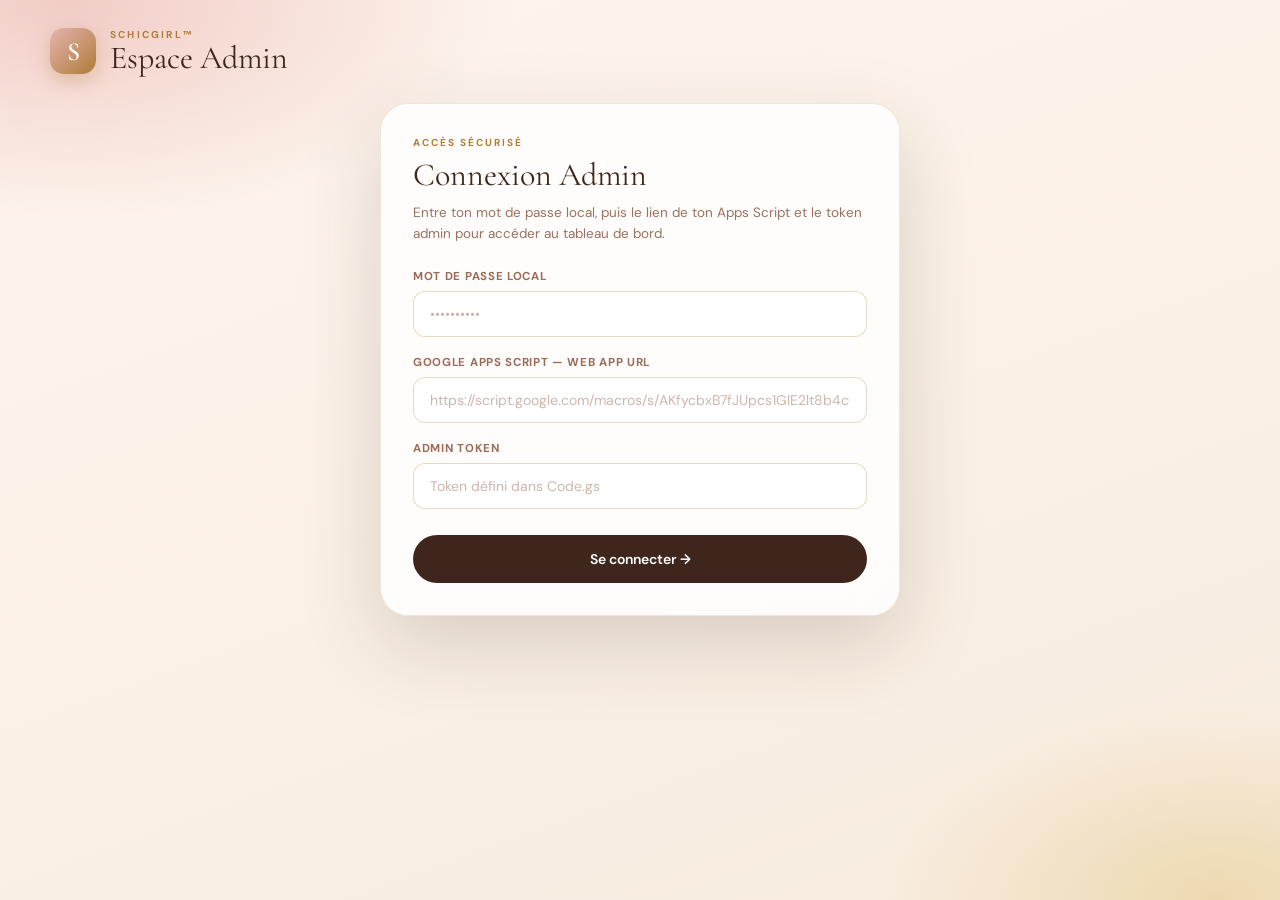
==== commit 101b659d: "Update index.html" ====
--- a/admin/index.html
+++ b/admin/index.html
@@ -5,7 +5,7 @@
   <meta name="viewport" content="width=device-width, initial-scale=1.0" />
   <title>SchicChat Admin | Schicgirl</title>
   <link rel="preconnect" href="https://fonts.googleapis.com">
-   <link rel="icon" href="/favicon.ico">
+   <link rel="icon" href="../favicon.ico">
   <link href="https://fonts.googleapis.com/css2?family=Cormorant+Garamond:ital,wght@0,300;0,400;0,600;1,400&family=DM+Sans:wght@300;400;500;600;700&display=swap" rel="stylesheet">
   <style>
     *, *::before, *::after { box-sizing: border-box; margin: 0; padding: 0; }
@@ -508,6 +508,43 @@
 
     .detail-divider { height: 1px; background: rgba(176,123,56,.12); margin: 20px 0; }
 
+
+    .conversation-log{
+      display:flex;
+      flex-direction:column;
+      gap:10px;
+      margin-top:10px;
+    }
+    .conv-msg{
+      border-radius:14px;
+      padding:11px 13px;
+      font-size:13px;
+      line-height:1.6;
+      white-space:pre-line;
+      border:1px solid rgba(176,123,56,.14);
+    }
+    .conv-msg.bot{
+      background:#fffaf3;
+      color:var(--brown);
+      align-self:flex-start;
+      max-width:94%;
+    }
+    .conv-msg.client{
+      background:var(--brown);
+      color:var(--white);
+      align-self:flex-end;
+      max-width:94%;
+    }
+    .conv-meta{
+      display:block;
+      font-size:10px;
+      opacity:.7;
+      margin-bottom:4px;
+      font-weight:700;
+      letter-spacing:.08em;
+      text-transform:uppercase;
+    }
+
     /* ── TOAST ─────────────────────────────── */
     .toast {
       position: fixed;
@@ -695,7 +732,7 @@
 
     <div class="form-group">
       <label>Google Apps Script — Web App URL</label>
-      <input id="webAppUrl" type="text" placeholder="https://script.google.com/macros/s/…/exec" />
+      <input id="webAppUrl" type="text" placeholder="https://script.google.com/macros/s/AKfycbxB7fJUpcs1GlE2lt8b4c0gVvymWwFpppzYHWVatgLeIm137azQISfYGyhurv2DLBbwEg/exec" />
     </div>
 
     <div class="form-group">
@@ -834,7 +871,10 @@
   <aside class="drawer" id="drawer">
     <div class="drawer-head">
       <h3 id="drawerTitle">Détail du lead</h3>
-      <button class="btn btn-outline btn-sm" id="drawerClose">✕ Fermer</button>
+      <div style="display:flex;gap:8px;align-items:center">
+        <button class="btn btn-gold btn-sm" id="pdfBtn" title="Télécharger le diagnostic en PDF">⬇ PDF</button>
+        <button class="btn btn-outline btn-sm" id="drawerClose">✕ Fermer</button>
+      </div>
     </div>
     <div class="drawer-body" id="drawerBody"></div>
   </aside>
@@ -1090,12 +1130,18 @@
       <td>${esc(lead.country||"—")}</td>
       <td><span class="badge ${profMeta.badge}">${esc(profMeta.label)}</span></td>
       <td><span class="score-pill ${scoreClass}">${score||"—"}</span></td>
-      <td><button class="btn btn-outline btn-sm view-btn" data-idx="${start+i}">Voir →</button></td>`;
+      <td style="display:flex;gap:6px;flex-wrap:wrap">
+        <button class="btn btn-outline btn-sm view-btn" data-idx="${start+i}">Voir →</button>
+        <button class="btn btn-gold btn-sm pdf-row-btn" data-idx="${start+i}" title="Télécharger PDF">⬇</button>
+      </td>`;
     leadRows.appendChild(tr);
   });
 
   leadRows.querySelectorAll(".view-btn").forEach(btn=>{
     btn.onclick=()=>openDrawer(filteredLeads[Number(btn.dataset.idx)]);
+  });
+  leadRows.querySelectorAll(".pdf-row-btn").forEach(btn=>{
+    btn.onclick=()=>downloadPdf(filteredLeads[Number(btn.dataset.idx)]);
   });
 }
 
@@ -1205,6 +1251,7 @@
    DRAWER DÉTAIL
 ═══════════════════════════════════════════════ */
 function openDrawer(lead){
+  currentLeadForPdf = lead;
   drawerTitle.textContent = lead.name ? `Diagnostic de ${esc(lead.name)}` : "Détail du lead";
   const date=lead.date?new Date(lead.date).toLocaleDateString("fr-FR",{day:"2-digit",month:"long",year:"numeric",hour:"2-digit",minute:"2-digit"}):"—";
   const score=Number(lead.score||0);
@@ -1257,6 +1304,42 @@
       <div class="d-val">${f.val}</div>
     </div>`).join("");
 
+
+  const conversation = Array.isArray(lead.conversation)
+  ? lead.conversation
+  : [];
+
+const conversationHtml = conversation.length
+  ? `
+    <div class="detail-divider"></div>
+    <div class="detail-section">
+      <h4>Conversation complète avec la cliente</h4>
+      <div style="display:flex;flex-direction:column;gap:10px;">
+        ${conversation.map(m => {
+          const role = m.role === "client" || m.role === "user" ? "Cliente" : "SchicChat";
+          const bg = role === "Cliente" ? "var(--brown)" : "rgba(253,246,238,.7)";
+          const color = role === "Cliente" ? "white" : "var(--brown)";
+
+          return `
+            <div style="background:${bg};color:${color};border-radius:14px;padding:12px;font-size:13px;line-height:1.6;white-space:pre-line;">
+              <strong>${role}</strong><br>
+              ${esc(m.message || "")}
+            </div>
+          `;
+        }).join("")}
+      </div>
+    </div>
+  `
+  : `
+    <div class="detail-divider"></div>
+    <div class="detail-section">
+      <h4>Conversation complète avec la cliente</h4>
+      <p style="font-size:13px;color:var(--muted);">
+        Aucune conversation enregistrée pour ce diagnostic.
+      </p>
+    </div>
+  `;
+
   drawerBody.innerHTML=`
     <div class="detail-section">
       <h4>Informations générales</h4>
@@ -1277,7 +1360,8 @@
     <div class="detail-section">
       <h4>Priorité de coaching</h4>
       <p style="font-size:13.5px;line-height:1.65;color:var(--brown)">${esc(lead.priority)}</p>
-    </div>`:""}`;
+    </div>`:""}
+    ${conversationHtml}`;
 
   drawerOverlay.classList.add("open");
   document.body.style.overflow="hidden";
@@ -1286,6 +1370,8 @@
 drawerClose.onclick = closeDrawer;
 drawerOverlay.addEventListener("click", e=>{ if(e.target===drawerOverlay) closeDrawer(); });
 document.addEventListener("keydown", e=>{ if(e.key==="Escape") closeDrawer(); });
+
+$("pdfBtn").onclick = ()=> downloadPdf(currentLeadForPdf);
 
 function closeDrawer(){
   drawerOverlay.classList.remove("open");
@@ -1321,9 +1407,316 @@
 }
 
 /* ═══════════════════════════════════════════════
+   PDF GENERATION — diagnostic complet
+═══════════════════════════════════════════════ */
+let currentLeadForPdf = null;
+
+function buildDiagnosticText(lead){
+  const isEN = (lead.lang === 'en');
+  const lines = [];
+  const S = isEN ? 'Schicgirl™ — Expert Hair Diagnostic' : 'Schicgirl™ — Diagnostic Capillaire Expert';
+  lines.push(S);
+  lines.push('═'.repeat(60));
+  lines.push('');
+
+  const date = lead.date ? new Date(lead.date).toLocaleDateString(isEN?'en-GB':'fr-FR',{day:'2-digit',month:'long',year:'numeric',hour:'2-digit',minute:'2-digit'}) : '—';
+
+  const conversationRows = Array.isArray(lead.conversation) ? lead.conversation : [];
+  const conversationBlock = conversationRows.length ? `
+  <div class="section conversation">
+    <div class="section-title">${isEN?'Full client conversation':'Conversation complète avec la cliente'}</div>
+    ${conversationRows.map(m=>{
+      const role=(m.role||"bot").toLowerCase()==="client"||String(m.role||"").toLowerCase()==="user"?"client":"bot";
+      const label=role==="client"?(isEN?'Client':'Cliente'):'SchicChat';
+      const time=m.timestamp?new Date(m.timestamp).toLocaleString(isEN?'en-GB':'fr-FR',{day:'2-digit',month:'short',hour:'2-digit',minute:'2-digit'}):'';
+      return `<div class="conv-row ${role}"><span class="conv-label">${label}${time?' · '+esc(time):''}</span>${esc(m.message||'')}</div>`;
+    }).join('')}
+  </div>` : '';
+
+  lines.push((isEN?'Name: ':'Prénom : ') + (lead.name||'—'));
+  lines.push((isEN?'Date: ':'Date : ') + date);
+  lines.push((isEN?'Country: ':'Pays : ') + (lead.country||'—'));
+  lines.push((isEN?'Language: ':'Langue : ') + (lead.lang||'fr').toUpperCase());
+  lines.push('');
+  lines.push('─'.repeat(60));
+  lines.push(isEN?'HAIR HEALTH SCORE':'SCORE SANTÉ CAPILLAIRE');
+  lines.push('─'.repeat(60));
+  lines.push((isEN?'Score: ':'Score : ') + (lead.score||'—') + '/10');
+  lines.push((isEN?'Profile: ':'Profil : ') + (lead.profile||'—'));
+  lines.push((isEN?'Priority: ':'Priorité : ') + (lead.priority||'—'));
+  lines.push('');
+  lines.push('─'.repeat(60));
+  lines.push(isEN?'HAIR PROFILE':'PROFIL CAPILLAIRE');
+  lines.push('─'.repeat(60));
+  const capFields = [
+    ['texture','Texture'],['thickness', isEN?'Strand thickness':'Épaisseur'],
+    ['density', isEN?'Density':'Densité'],['porosity', isEN?'Porosity':'Porosité'],
+    ['elasticity', isEN?'Elasticity':'Élasticité'],['hairLength', isEN?'Length':'Longueur'],
+    ['scalp', isEN?'Scalp':'Cuir chevelu'],['dandruff', isEN?'Dandruff':'Pellicules'],
+    ['breakage', isEN?'Breakage':'Casse'],['splitEnds', isEN?'Split ends':'Pointes'],
+    ['heatDamage', isEN?'Chemical/heat history':'Antécédents'],
+    ['detangling', isEN?'Detangling':'Démêlage'],['styles', isEN?'Hairstyle':'Coiffure'],
+    ['accessories', isEN?'Accessories':'Accessoires'],['heat', isEN?'Heat tools':'Chaleur'],
+    ['heatProtectant', isEN?'Heat protection':'Protec. thermique'],
+    ['proteinBalance', isEN?'Protein balance':'Équilibre protéines'],
+  ];
+  capFields.forEach(([k,lbl])=>{ if(lead[k]) lines.push(`  ${lbl}: ${lead[k]}`); });
+  lines.push('');
+  lines.push('─'.repeat(60));
+  lines.push(isEN?'LIFESTYLE':'MODE DE VIE');
+  lines.push('─'.repeat(60));
+  const lifeFields = [
+    ['water', isEN?'Daily water intake':'Eau / jour'],
+    ['foodProtein', isEN?'Protein intake':'Protéines alim.'],
+    ['hormonal', isEN?'Hormonal context':'Hormonal'],
+    ['stressSleep', isEN?'Stress & sleep':'Stress / sommeil'],
+    ['supplements', isEN?'Supplements':'Compléments'],
+    ['budget', isEN?'Budget':'Budget'],
+    ['timeAvailable', isEN?'Time available':'Temps dispo'],
+    ['goal', isEN?'Goal':'Objectif'],
+  ];
+  lifeFields.forEach(([k,lbl])=>{ if(lead[k]) lines.push(`  ${lbl}: ${lead[k]}`); });
+  lines.push('');
+  lines.push('═'.repeat(60));
+  lines.push(isEN?'NOTE':'NOTE');
+  lines.push('─'.repeat(60));
+  lines.push(isEN?
+    'This diagnostic is generated automatically by SchicChat (Schicgirl™).\nFor the complete personalised routine and natural recipes, ask the client\nto access their full result from the chat app.':
+    'Ce diagnostic est généré automatiquement par SchicChat (Schicgirl™).\nPour la routine personnalisée complète et les recettes naturelles, demander à la cliente\nd\'accéder à son résultat complet depuis l\'application chat.');
+  lines.push('');
+  lines.push('schicgirl.me · contacte.schicgirl@gmail.com · © 2026 Schicgirl™');
+  return lines.join('\n');
+}
+
+function downloadPdf(lead){
+  if(!lead){ showToast(isEN_admin?'No lead selected.':'Aucun lead sélectionné.','error'); return; }
+
+  const isEN = (lead.lang === 'en');
+  const text = buildDiagnosticText(lead);
+  const name = lead.name ? lead.name.replace(/[^a-z0-9]/gi,'_') : 'diagnostic';
+  const dateStr = lead.date ? new Date(lead.date).toISOString().slice(0,10) : new Date().toISOString().slice(0,10);
+  const filename = `schicgirl_diagnostic_${name}_${dateStr}.txt`;
+
+  // Generate printable HTML for PDF via print dialog
+  const printWin = window.open('','_blank','width=900,height=700');
+  if(!printWin){ showToast('Popup bloqué. Autorise les popups pour ce site.','error'); return; }
+
+  const score = Number(lead.score||0);
+  const scoreColor = score>=7?'#3a6b4c':score>=4?'#b07b38':'#8a3a33';
+
+  const capRows = [
+    ['texture','Texture'],['thickness',isEN?'Strand thickness':'Épaisseur de mèche'],
+    ['density',isEN?'Density':'Densité'],['porosity',isEN?'Porosity':'Porosité'],
+    ['elasticity',isEN?'Elasticity':'Élasticité'],['hairLength',isEN?'Length':'Longueur'],
+    ['scalp',isEN?'Scalp condition':'Cuir chevelu'],['dandruff',isEN?'Dandruff':'Pellicules'],
+    ['breakage',isEN?'Breakage':'Casse'],['splitEnds',isEN?'Split ends':'Pointes'],
+    ['heatDamage',isEN?'Chemical/heat history':'Antécédents chimiques/thermiques'],
+    ['detangling',isEN?'Detangling method':'Méthode de démêlage'],
+    ['styles',isEN?'Daily hairstyle':'Coiffure quotidienne'],
+    ['accessories',isEN?'Night accessories':'Accessoires nuit'],
+    ['heat',isEN?'Heat tools':'Chaleur directe'],
+    ['heatProtectant',isEN?'Heat protection':'Protection thermique'],
+    ['proteinBalance',isEN?'Protein reaction':'Réaction aux protéines'],
+  ].filter(([k])=>lead[k]);
+
+  const lifeRows = [
+    ['water',isEN?'Daily water intake':'Eau / jour'],
+    ['foodProtein',isEN?'Protein in diet':'Protéines alimentaires'],
+    ['hormonal',isEN?'Hormonal context':'Contexte hormonal'],
+    ['stressSleep',isEN?'Stress & sleep':'Stress & sommeil'],
+    ['supplements',isEN?'Supplements':'Compléments alimentaires'],
+    ['budget',isEN?'Monthly budget':'Budget mensuel'],
+    ['timeAvailable',isEN?'Time available per week':'Temps disponible/semaine'],
+    ['goal',isEN?'3-month goal':'Objectif 3 mois'],
+  ].filter(([k])=>lead[k]);
+
+  const date = lead.date ? new Date(lead.date).toLocaleDateString(isEN?'en-GB':'fr-FR',{day:'2-digit',month:'long',year:'numeric',hour:'2-digit',minute:'2-digit'}) : '—';
+
+  const conversationRows = Array.isArray(lead.conversation) ? lead.conversation : [];
+  const conversationBlock = conversationRows.length ? `
+  <div class="section conversation">
+    <div class="section-title">${isEN?'Full client conversation':'Conversation complète avec la cliente'}</div>
+    ${conversationRows.map(m=>{
+      const role=(m.role||"bot").toLowerCase()==="client"||String(m.role||"").toLowerCase()==="user"?"client":"bot";
+      const label=role==="client"?(isEN?'Client':'Cliente'):'SchicChat';
+      const time=m.timestamp?new Date(m.timestamp).toLocaleString(isEN?'en-GB':'fr-FR',{day:'2-digit',month:'short',hour:'2-digit',minute:'2-digit'}):'';
+      return `<div class="conv-row ${role}"><span class="conv-label">${label}${time?' · '+esc(time):''}</span>${esc(m.message||'')}</div>`;
+    }).join('')}
+  </div>` : '';
+
+
+  printWin.document.write(`<!DOCTYPE html><html lang="${lead.lang||'fr'}"><head>
+<meta charset="UTF-8">
+<title>Schicgirl Diagnostic — ${esc(lead.name||'Lead')}</title>
+<style>
+  @import url('https://fonts.googleapis.com/css2?family=Cormorant+Garamond:wght@400;600&family=DM+Sans:wght@300;400;600&display=swap');
+  *{box-sizing:border-box;margin:0;padding:0}
+  body{font-family:'DM Sans',Arial,sans-serif;color:#3e261c;background:#fff;padding:0}
+  .page{width:210mm;min-height:297mm;padding:18mm 18mm 16mm;margin:0 auto}
+  /* header */
+  .hdr{display:flex;justify-content:space-between;align-items:flex-start;border-bottom:2px solid #f0e0c4;padding-bottom:14px;margin-bottom:20px}
+  .hdr-brand p{font-size:9px;font-weight:700;letter-spacing:.2em;text-transform:uppercase;color:#b07b38;margin-bottom:2px}
+  .hdr-brand h1{font-family:'Cormorant Garamond',Georgia,serif;font-size:26px;font-weight:400;color:#3e261c}
+  .hdr-meta{text-align:right;font-size:10px;color:#9a7060;line-height:1.7}
+  /* score hero */
+  .score-hero{display:flex;align-items:center;gap:18px;background:#fffaf3;border:1px solid rgba(176,123,56,.25);border-radius:14px;padding:16px 20px;margin-bottom:20px}
+  .score-circle{width:70px;height:70px;border-radius:50%;border:3px solid ${scoreColor};display:flex;flex-direction:column;align-items:center;justify-content:center;flex-shrink:0;background:#fff}
+  .score-num{font-family:'Cormorant Garamond',Georgia,serif;font-size:28px;font-weight:700;color:${scoreColor};line-height:1}
+  .score-denom{font-size:10px;color:#9a7060}
+  .score-info h2{font-family:'Cormorant Garamond',Georgia,serif;font-size:20px;font-weight:400;margin-bottom:4px}
+  .score-info p{font-size:11.5px;color:#6b3e2e;line-height:1.5}
+  /* section */
+  .section{margin-bottom:18px}
+  .section-title{font-size:8.5px;font-weight:700;letter-spacing:.2em;text-transform:uppercase;color:#b07b38;padding-bottom:5px;border-bottom:1px solid #f0e0c4;margin-bottom:10px}
+  /* grid */
+  .grid{display:grid;grid-template-columns:1fr 1fr;gap:7px}
+  .item{background:#fdf6ee;border:1px solid rgba(176,123,56,.15);border-radius:8px;padding:7px 10px}
+  .item-label{font-size:8px;color:#9a7060;font-weight:700;text-transform:uppercase;letter-spacing:.07em;margin-bottom:1px}
+  .item-val{font-size:11.5px;color:#3e261c;font-weight:500}
+
+  .conversation{margin-top:16px}
+  .conv-row{border-radius:8px;padding:8px 10px;margin-bottom:6px;font-size:10.5px;line-height:1.55;border:1px solid rgba(176,123,56,.14);white-space:pre-line}
+  .conv-row.bot{background:#fffaf3;color:#3e261c}
+  .conv-row.client{background:#3e261c;color:#fff}
+  .conv-label{display:block;font-size:8px;font-weight:700;letter-spacing:.08em;text-transform:uppercase;opacity:.75;margin-bottom:2px}
+
+  /* footer */
+  .ftr{margin-top:24px;padding-top:12px;border-top:1px solid #f0e0c4;display:flex;justify-content:space-between;font-size:9px;color:#9a7060}
+  /* redflags */
+  .redflags{background:#fff5f4;border:1px solid rgba(138,58,51,.2);border-radius:10px;padding:10px 13px;margin-bottom:12px}
+  .redflags p{font-size:11px;color:#8a3a33;line-height:1.6}
+  @media print{body{-webkit-print-color-adjust:exact;print-color-adjust:exact}.page{padding:12mm}}
+</style>
+</head><body>
+<div class="page">
+
+  <div class="hdr">
+    <div class="hdr-brand">
+      <p>Schicgirl™</p>
+      <h1>${isEN?'Expert Hair Diagnostic':'Diagnostic Capillaire Expert'}</h1>
+    </div>
+    <div class="hdr-meta">
+      <div><strong>${isEN?'Client':'Cliente'}</strong> ${esc(lead.name||'—')}</div>
+      <div><strong>${isEN?'Date':'Date'}</strong> ${date}</div>
+      <div><strong>${isEN?'Country':'Pays'}</strong> ${esc(lead.country||'—')}</div>
+      <div><strong>${isEN?'Language':'Langue'}</strong> ${(lead.lang||'fr').toUpperCase()}</div>
+      ${lead.contact?`<div><strong>Contact</strong> ${esc(lead.contact)}</div>`:''}
+    </div>
+  </div>
+
+  <div class="score-hero">
+    <div class="score-circle">
+      <span class="score-num">${score}</span>
+      <span class="score-denom">/10</span>
+    </div>
+    <div class="score-info">
+      <h2>${esc(lead.profile||'—')}</h2>
+      <p><em>${isEN?'Priority:':'Priorité :'}</em> ${esc(lead.priority||'—')}</p>
+    </div>
+  </div>
+
+  ${lead.redFlags&&lead.redFlags.length?`
+  <div class="redflags">
+    <p><strong>⚠️ ${isEN?'Alert flags':'Signaux d\'alerte'}</strong></p>
+    ${lead.redFlags.map(f=>`<p>• ${esc(f)}</p>`).join('')}
+  </div>`:''}
+
+  <div class="section">
+    <div class="section-title">${isEN?'Hair Profile':'Profil Capillaire'}</div>
+    <div class="grid">
+      ${capRows.map(([k,lbl])=>`<div class="item"><div class="item-label">${lbl}</div><div class="item-val">${esc(lead[k])}</div></div>`).join('')}
+    </div>
+  </div>
+
+  <div class="section">
+    <div class="section-title">${isEN?'Lifestyle':'Mode de Vie'}</div>
+    <div class="grid">
+      ${lifeRows.map(([k,lbl])=>`<div class="item"><div class="item-label">${lbl}</div><div class="item-val">${esc(lead[k])}</div></div>`).join('')}
+    </div>
+  </div>
+
+  <div class="section">
+    <div class="section-title">${isEN?'Coaching note':'Note de coaching'}</div>
+    <p style="font-size:11px;color:#6b3e2e;line-height:1.7;background:#fdf6ee;border-radius:10px;padding:10px 13px;border:1px solid rgba(176,123,56,.15)">
+      ${isEN?
+        'This diagnostic was generated automatically by <strong>SchicChat (Schicgirl™)</strong>. To access the complete personalised routine, detailed natural recipes and full 7-day action plan, ask the client to re-open the chat app and scroll to the end of their results.':
+        'Ce diagnostic a été généré automatiquement par <strong>SchicChat (Schicgirl™)</strong>. Pour accéder à la routine personnalisée complète, aux recettes naturelles détaillées et au plan d\'action sur 7 jours, demander à la cliente de ré-ouvrir l\'application chat et de faire défiler jusqu\'à la fin de ses résultats.'}
+    </p>
+  </div>
+
+  ${conversationBlock}
+
+  <div class="ftr">
+    <span>schicgirl.me · contacte.schicgirl@gmail.com</span>
+    <span>© 2026 Schicgirl™ — ${isEN?'Confidential — for coaching use only':'Confidentiel — usage coaching uniquement'}</span>
+  </div>
+</div>
+</body></html>`);
+  printWin.document.close();
+  setTimeout(()=>{ try{ printWin.focus(); printWin.print(); }catch(e){} }, 500);
+  showToast(isEN?'PDF opened in a new window — print or save as PDF.':'PDF ouvert dans une nouvelle fenêtre — imprime ou enregistre en PDF.','success');
+}
+
+const isEN_admin = false; // Admin interface is in French
+
+/* ═══════════════════════════════════════════════
    INIT
 ═══════════════════════════════════════════════ */
 loadSettings();
+
+function buildConversationHtml(lead){
+  const conversation = Array.isArray(lead.conversation) ? lead.conversation : [];
+  if(!conversation.length){
+    return `
+      <div class="detail-divider"></div>
+      <div class="detail-section">
+        <h4>Conversation complète avec la cliente</h4>
+        <p style="font-size:13.5px;line-height:1.65;color:var(--muted)">
+          Aucune conversation enregistrée pour ce lead. Les nouveaux diagnostics seront sauvegardés avec tous les messages.
+        </p>
+      </div>`;
+  }
+
+  return `
+    <div class="detail-divider"></div>
+    <div class="detail-section">
+      <h4>Conversation complète avec la cliente</h4>
+      <div class="conversation-log">
+        ${conversation.map(m=>{
+          const roleRaw = String(m.role || "bot").toLowerCase();
+          const role = roleRaw === "client" || roleRaw === "user" ? "client" : "bot";
+          const label = role === "client" ? "Cliente" : "SchicChat";
+          const time = m.timestamp ? new Date(m.timestamp).toLocaleString("fr-FR",{
+            day:"2-digit", month:"short", hour:"2-digit", minute:"2-digit"
+          }) : "";
+          return `<div class="conv-msg ${role}">
+            <span class="conv-meta">${label}${time ? " · " + esc(time) : ""}</span>
+            ${esc(m.message || "")}
+          </div>`;
+        }).join("")}
+      </div>
+    </div>`;
+}
+
+
+async function testAdminConnection(){
+  const url = localStorage.getItem("schic_admin_url") || (document.getElementById("webAppUrl") ? document.getElementById("webAppUrl").value.trim() : "");
+  const token = localStorage.getItem("schic_admin_token") || (document.getElementById("adminToken") ? document.getElementById("adminToken").value.trim() : "");
+  if(!url || !token){
+    showToast ? showToast("Ajoute le Web App URL et le token admin avant de tester.","error") : alert("Ajoute le Web App URL et le token admin.");
+    return;
+  }
+  try{
+    const res = await fetch(`${url}?action=listLeads&adminToken=${encodeURIComponent(token)}`);
+    const txt = await res.text();
+    console.log("Admin connection test:", txt);
+    showToast ? showToast("Test admin envoyé. Regarde la console ou clique Rafraîchir.","success") : alert("Test admin envoyé.");
+  }catch(err){
+    console.error(err);
+    showToast ? showToast("Erreur test admin. Vérifie Apps Script.","error") : alert("Erreur test admin.");
+  }
+}
+
 </script>
 </body>
 </html>
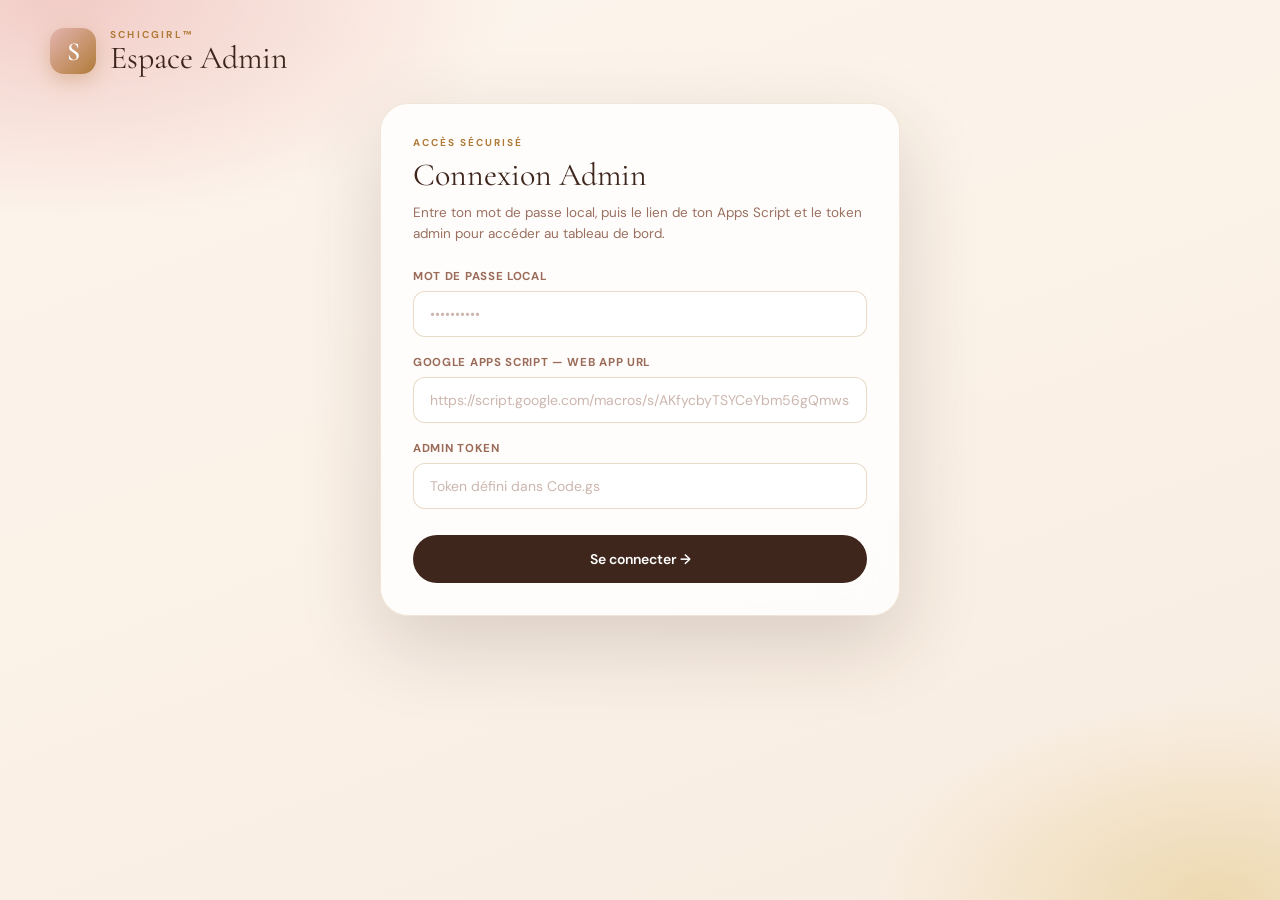
==== commit fc4414b5: "Update index.html" ====
--- a/admin/index.html
+++ b/admin/index.html
@@ -732,7 +732,7 @@
 
     <div class="form-group">
       <label>Google Apps Script — Web App URL</label>
-      <input id="webAppUrl" type="text" placeholder="https://script.google.com/macros/s/AKfycbxB7fJUpcs1GlE2lt8b4c0gVvymWwFpppzYHWVatgLeIm137azQISfYGyhurv2DLBbwEg/exec" />
+      <input id="webAppUrl" type="text" placeholder="https://script.google.com/macros/s/AKfycbyTSYCeYbm56gQmwsm6mWKPT0fLX69jvUSSxsKh7y0U6AHni7bxCGdQ8YsmNa1P1OFX/exec" />
     </div>
 
     <div class="form-group">
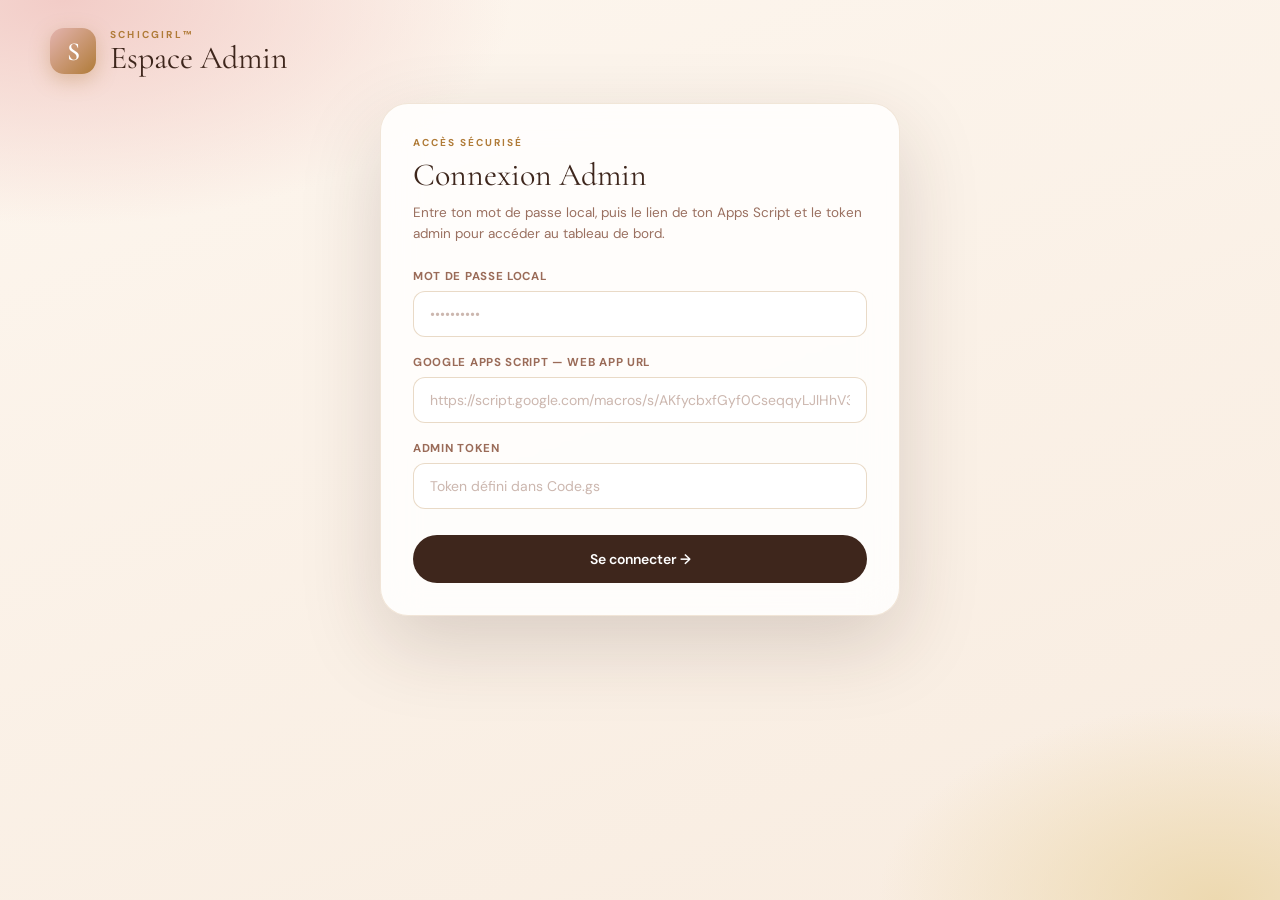
==== commit 2e8d73b6: "Update index.html" ====
--- a/admin/index.html
+++ b/admin/index.html
@@ -732,7 +732,7 @@
 
     <div class="form-group">
       <label>Google Apps Script — Web App URL</label>
-      <input id="webAppUrl" type="text" placeholder="https://script.google.com/macros/s/AKfycbyTSYCeYbm56gQmwsm6mWKPT0fLX69jvUSSxsKh7y0U6AHni7bxCGdQ8YsmNa1P1OFX/exec" />
+      <input id="webAppUrl" type="text" placeholder="https://script.google.com/macros/s/AKfycbxfGyf0CseqqyLJlHhV3Se2frgkXBEP4drhZxkPeNoGrshrK6tGY8c9U5WWUIZgBHIg2g/exec" />
     </div>
 
     <div class="form-group">
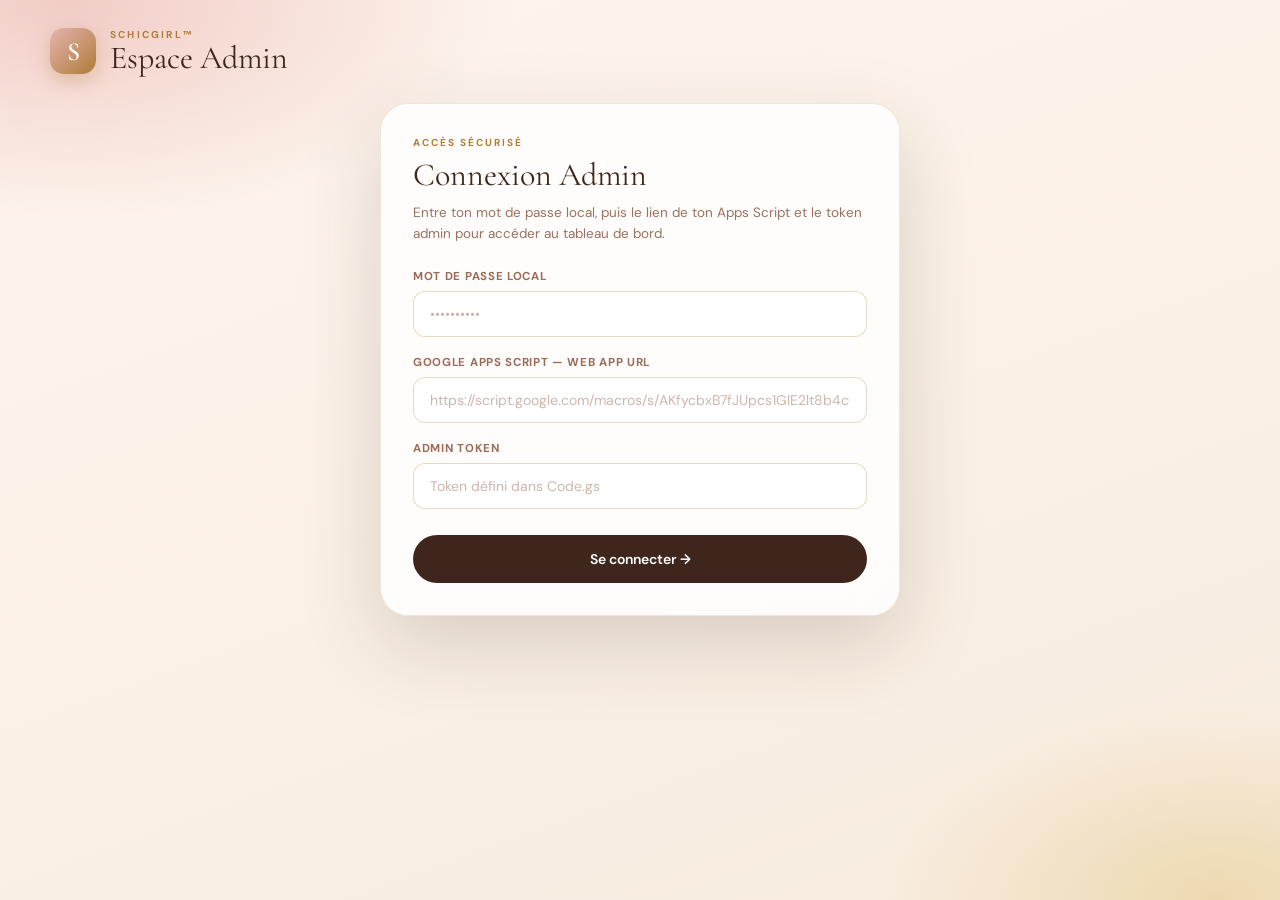
==== commit 5ad4e77d: "Update index.html" ====
--- a/admin/index.html
+++ b/admin/index.html
@@ -732,7 +732,7 @@
 
     <div class="form-group">
       <label>Google Apps Script — Web App URL</label>
-      <input id="webAppUrl" type="text" placeholder="https://script.google.com/macros/s/AKfycbxfGyf0CseqqyLJlHhV3Se2frgkXBEP4drhZxkPeNoGrshrK6tGY8c9U5WWUIZgBHIg2g/exec" />
+      <input id="webAppUrl" type="text" placeholder="https://script.google.com/macros/s/AKfycbxB7fJUpcs1GlE2lt8b4c0gVvymWwFpppzYHWVatgLeIm137azQISfYGyhurv2DLBbwEg/exec" />
     </div>
 
     <div class="form-group">
